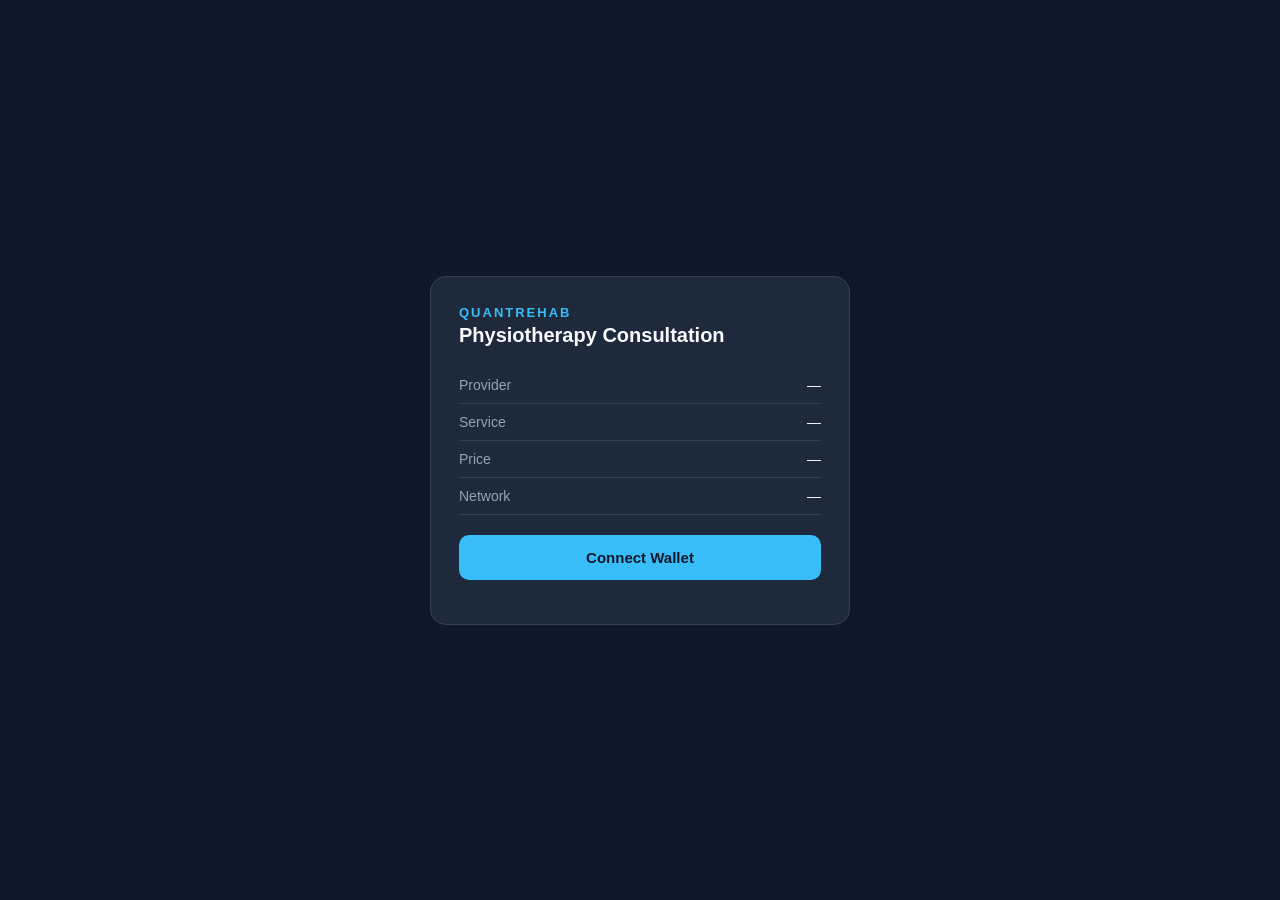
==== index.html @ dcfe7b92 "Add files via upload" ====
<!DOCTYPE html>
<html lang="en">
<head>
  <meta charset="UTF-8" />
  <meta name="viewport" content="width=device-width, initial-scale=1.0" />
  <title>QuantRehab — Payment</title>
  <link rel="stylesheet" href="style.css" />
</head>
<body>
  <div class="card">
    <div class="brand">QUANTREHAB</div>
    <div class="title">Physiotherapy Consultation</div>

    <div class="row">
      <span class="label">Provider</span>
      <span class="value" id="providerName">—</span>
    </div>
    <div class="row">
      <span class="label">Service</span>
      <span class="value" id="serviceName">—</span>
    </div>
    <div class="row">
      <span class="label">Price</span>
      <span class="value" id="priceValue">—</span>
    </div>
    <div class="row">
      <span class="label">Network</span>
      <span class="value" id="networkValue">—</span>
    </div>

    <div id="walletSection" class="hidden">
      <div class="row">
        <span class="label">Wallet</span>
        <span class="value" id="walletAddress">—</span>
      </div>
      <div class="row">
        <span class="label">USDC Balance</span>
        <span class="value" id="walletBalance">—</span>
      </div>
    </div>

    <button id="connectBtn">Connect Wallet</button>
    <button id="payBtn" class="hidden">Pay 5 USDC</button>

    <div id="status" class="status"></div>

    <div id="resultSection" class="hidden">
      <div class="row">
        <span class="label">Tx Hash</span>
        <span class="value" id="txHash">—</span>
      </div>
      <a id="txLink" href="#" target="_blank" rel="noopener">View on ArcScan →</a>
    </div>
  </div>

  <script type="module" src="app.js"></script>
</body>
</html>
---- style.css ----
* {
  box-sizing: border-box;
}

body {
  margin: 0;
  min-height: 100vh;
  display: flex;
  align-items: center;
  justify-content: center;
  background: #0f172a;
  font-family: -apple-system, BlinkMacSystemFont, "Segoe UI", Roboto, sans-serif;
  color: #e2e8f0;
  padding: 24px;
}

.card {
  width: 100%;
  max-width: 420px;
  background: #1e293b;
  border: 1px solid #334155;
  border-radius: 16px;
  padding: 28px;
}

.brand {
  font-size: 13px;
  letter-spacing: 2px;
  color: #38bdf8;
  font-weight: 700;
  margin-bottom: 4px;
}

.title {
  font-size: 20px;
  font-weight: 600;
  margin-bottom: 20px;
  color: #f8fafc;
}

.row {
  display: flex;
  justify-content: space-between;
  padding: 10px 0;
  border-bottom: 1px solid #334155;
  font-size: 14px;
}

.row .label {
  color: #94a3b8;
}

.row .value {
  color: #f1f5f9;
  font-weight: 500;
  text-align: right;
}

button {
  width: 100%;
  margin-top: 20px;
  padding: 14px;
  border: none;
  border-radius: 10px;
  font-size: 15px;
  font-weight: 600;
  cursor: pointer;
  background: #38bdf8;
  color: #0f172a;
  transition: opacity 0.15s;
}

button:disabled {
  opacity: 0.5;
  cursor: not-allowed;
}

button:hover:not(:disabled) {
  opacity: 0.9;
}

.secondary {
  background: transparent;
  border: 1px solid #475569;
  color: #e2e8f0;
}

.status {
  margin-top: 16px;
  font-size: 13px;
  color: #94a3b8;
  line-height: 1.5;
  white-space: pre-wrap;
  word-break: break-all;
}

.status.error {
  color: #f87171;
}

.status.success {
  color: #4ade80;
}

.hidden {
  display: none !important;
}

a {
  color: #38bdf8;
}
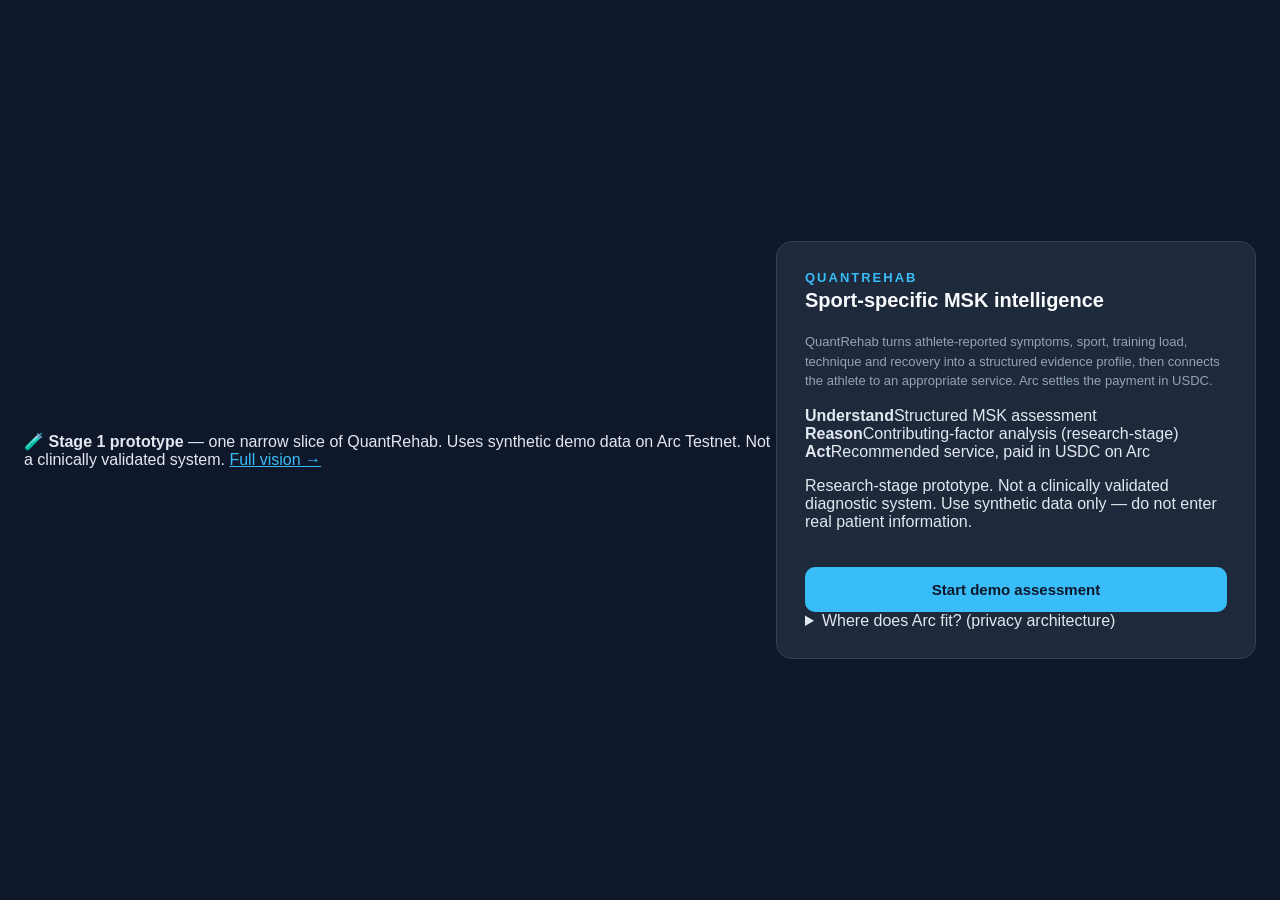
==== commit f700b86f: "Update index.html" ====
--- a/index.html
+++ b/index.html
@@ -3,56 +3,143 @@
 <head>
   <meta charset="UTF-8" />
   <meta name="viewport" content="width=device-width, initial-scale=1.0" />
-  <title>QuantRehab — Payment</title>
+  <title>QuantRehab × Arc — Prototype</title>
   <link rel="stylesheet" href="style.css" />
 </head>
 <body>
-  <div class="card">
-    <div class="brand">QUANTREHAB</div>
-    <div class="title">Physiotherapy Consultation</div>
-
-    <div class="row">
-      <span class="label">Provider</span>
-      <span class="value" id="providerName">—</span>
-    </div>
-    <div class="row">
-      <span class="label">Service</span>
-      <span class="value" id="serviceName">—</span>
-    </div>
-    <div class="row">
-      <span class="label">Price</span>
-      <span class="value" id="priceValue">—</span>
-    </div>
-    <div class="row">
-      <span class="label">Network</span>
-      <span class="value" id="networkValue">—</span>
-    </div>
-
-    <div id="walletSection" class="hidden">
-      <div class="row">
-        <span class="label">Wallet</span>
-        <span class="value" id="walletAddress">—</span>
-      </div>
-      <div class="row">
-        <span class="label">USDC Balance</span>
-        <span class="value" id="walletBalance">—</span>
-      </div>
-    </div>
-
-    <button id="connectBtn">Connect Wallet</button>
-    <button id="payBtn" class="hidden">Pay 5 USDC</button>
-
-    <div id="status" class="status"></div>
-
-    <div id="resultSection" class="hidden">
-      <div class="row">
-        <span class="label">Tx Hash</span>
-        <span class="value" id="txHash">—</span>
-      </div>
-      <a id="txLink" href="#" target="_blank" rel="noopener">View on ArcScan →</a>
-    </div>
+  <div class="proto-banner">
+    🧪 <strong>Stage 1 prototype</strong> — one narrow slice of QuantRehab. Uses synthetic demo data on Arc Testnet. Not a clinically validated system. <a href="https://github.com/swayamm05/swayamm05.github.io#readme">Full vision →</a>
   </div>
 
+  <div class="card wide">
+
+    <!-- 1. HOME -->
+    <section id="s-home" class="screen">
+      <div class="brand">QUANTREHAB</div>
+      <div class="title">Sport-specific MSK intelligence</div>
+      <p class="muted">QuantRehab turns athlete-reported symptoms, sport, training load, technique and recovery into a structured evidence profile, then connects the athlete to an appropriate service. Arc settles the payment in USDC.</p>
+      <div class="mini"><b>Understand</b><span>Structured MSK assessment</span></div>
+      <div class="mini"><b>Reason</b><span>Contributing-factor analysis (research-stage)</span></div>
+      <div class="mini"><b>Act</b><span>Recommended service, paid in USDC on Arc</span></div>
+      <p class="note">Research-stage prototype. Not a clinically validated diagnostic system. Use synthetic data only — do not enter real patient information.</p>
+      <button id="startBtn">Start demo assessment</button>
+      <details>
+        <summary>Where does Arc fit? (privacy architecture)</summary>
+        <div class="split">
+          <div><b>🔒 Off-chain</b><br>symptoms, history, pain scores, self-tests, QRCS / SERI / QRTI data. Never sent anywhere in this demo — it stays in your browser.</div>
+          <div><b>⛓️ Arc</b><br>USDC payment and settlement for the service. Later: provider payments, marketplace, agent-authorized transactions.</div>
+        </div>
+      </details>
+    </section>
+
+    <!-- 2. ASSESSMENT -->
+    <section id="s-assess" class="screen hidden">
+      <form id="form">
+        <div class="brand">STEP 1 · ASSESSMENT</div>
+        <div class="title">Structured MSK evidence</div>
+        <button type="button" id="demoFill" class="secondary">Fill with synthetic demo data</button>
+
+        <div class="section-title">Safety Screen</div>
+        <label class="checkbox"><input type="checkbox" name="flag_trauma" /> Sudden severe pain after a fall, collision, or accident</label>
+        <label class="checkbox"><input type="checkbox" name="flag_night" /> Pain that wakes you at night or doesn't ease with rest</label>
+        <label class="checkbox"><input type="checkbox" name="flag_neuro" /> Numbness, tingling, or weakness that is spreading</label>
+        <label class="checkbox"><input type="checkbox" name="flag_systemic" /> Unexplained fever, chills, or weight loss with the pain</label>
+        <label class="checkbox"><input type="checkbox" name="flag_saddle" /> Loss of bladder/bowel control, or groin numbness</label>
+
+        <div class="section-title">Symptoms</div>
+        <label>Body region
+          <select name="bodyRegion" required><option value="">Select...</option><option>Knee</option><option>Ankle / Foot</option><option>Hip</option><option>Lower back</option><option>Shoulder</option><option>Elbow / Wrist</option><option>Other</option></select>
+        </label>
+        <label>Onset
+          <select name="onset" required><option value="">Select...</option><option>Sudden</option><option>Gradual</option></select>
+        </label>
+        <label>Current pain (0–10)
+          <input type="range" name="painLevel" min="0" max="10" value="3" oninput="this.nextElementSibling.textContent=this.value" /><output>3</output>
+        </label>
+        <label>What makes it worse?<textarea name="aggravating" rows="2"></textarea></label>
+        <label>What makes it better?<textarea name="relieving" rows="2"></textarea></label>
+
+        <div class="section-title">Sport &amp; Load</div>
+        <label>Primary sport
+          <select name="sport" required><option value="">Select...</option><option>Running</option><option>Badminton</option><option>Football</option><option>Cricket</option><option>Basketball</option><option>Gym training</option><option>Other</option></select>
+        </label>
+        <label>Sessions per week<input type="number" name="frequency" min="0" max="14" /></label>
+        <label>Recent change in training load
+          <select name="loadChange"><option value="">Select...</option><option>Increased recently</option><option>Decreased recently</option><option>No real change</option></select>
+        </label>
+        <label>Recent technique/form change? (optional)<textarea name="technique" rows="2"></textarea></label>
+
+        <div class="section-title">Recovery &amp; History</div>
+        <label>Sleep (hours/night)<input type="number" name="sleep" min="0" max="14" step="0.5" /></label>
+        <label>Recovery quality
+          <select name="recovery"><option value="">Select...</option><option>Poor</option><option>Fair</option><option>Good</option></select>
+        </label>
+        <label>Relevant previous injury? (optional)<textarea name="previousInjury" rows="2"></textarea></label>
+
+        <button type="submit">See QuantRehab analysis →</button>
+      </form>
+    </section>
+
+    <!-- Red flag stop -->
+    <section id="s-redflag" class="screen hidden">
+      <div class="brand">QUANTREHAB</div>
+      <div class="title">Please see a healthcare professional</div>
+      <p class="muted">One or more answers should be checked by a qualified professional promptly rather than continuing with this self-assessment. This is a safety precaution, not a diagnosis.</p>
+      <button type="button" class="secondary" data-go="home">Back to start</button>
+    </section>
+
+    <!-- 3. INTELLIGENCE -->
+    <section id="s-intel" class="screen hidden">
+      <div class="brand">STEP 2 · QUANTREHAB INTELLIGENCE</div>
+      <div class="title">Evidence profile</div>
+      <div id="evidenceBox"></div>
+      <div class="section-title">Contributing-factor profile</div>
+      <div id="factorBox"></div>
+      <p class="note">Research-stage demo: a transparent rule-based mapping of your answers. No diagnosis and no probabilities are shown — the validated QRCS reasoning layer comes through the research phase.</p>
+      <div class="section-title">Recommended next step</div>
+      <div class="reco" id="recoText"></div>
+      <button id="toServiceBtn">View matched provider →</button>
+    </section>
+
+    <!-- 4. SERVICE + PAYMENT -->
+    <section id="s-pay" class="screen hidden">
+      <div class="brand">STEP 3 · SERVICE &amp; PAYMENT</div>
+      <div class="title">Provider &amp; USDC payment</div>
+      <p class="note">QuantRehab Service Agent (prototype) prepared this payment. It cannot spend anything — you authorize it in your own wallet.</p>
+      <div class="row"><span class="label">Provider</span><span class="value" id="providerName">—</span></div>
+      <div class="row"><span class="label">Service</span><span class="value" id="serviceName">—</span></div>
+      <div class="row"><span class="label">Price</span><span class="value" id="priceValue">—</span></div>
+      <div class="row"><span class="label">Network</span><span class="value" id="networkValue">—</span></div>
+      <p class="muted">Demo provider: a test wallet, not a real clinic.</p>
+      <div id="walletSection" class="hidden">
+        <div class="row"><span class="label">Wallet</span><span class="value" id="walletAddress">—</span></div>
+        <div class="row"><span class="label">USDC Balance</span><span class="value" id="walletBalance">—</span></div>
+      </div>
+      <button id="connectBtn">Connect Wallet</button>
+      <button id="payBtn" class="hidden">Pay 5 USDC</button>
+      <div id="status" class="status"></div>
+    </section>
+
+    <!-- 5. SETTLEMENT + FUTURE -->
+    <section id="s-done" class="screen hidden">
+      <div class="brand">STEP 4 · ARC SETTLEMENT</div>
+      <div class="title">Consultation booked ✓</div>
+      <div class="row"><span class="label">Amount</span><span class="value">5 USDC — confirmed</span></div>
+      <div class="row"><span class="label">Provider</span><span class="value" id="doneProvider">—</span></div>
+      <div class="row"><span class="label">Service</span><span class="value" id="doneService">—</span></div>
+      <div class="row"><span class="label">Tx Hash</span><span class="value" id="txHash">—</span></div>
+      <a id="txLink" href="#" target="_blank" rel="noopener">View on Arc explorer →</a>
+
+      <div class="section-title">What is real today</div>
+      <div class="mini"><b>Working prototype</b><span>Structured intake, USDC payment, on-chain confirmation on Arc Testnet</span></div>
+      <div class="mini"><b>Research-stage</b><span>Evidence → contributing-factor mapping (illustrative, not validated)</span></div>
+      <div class="mini"><b>Future</b><span>QRCS / SERI / QRTI recovery tracking, verified physiotherapist marketplace, agent-authorized payments, API</span></div>
+      <p class="note">Recovery tracking (pain, function, load, readiness, reassessment) is planned after consultation — not built yet.</p>
+      <button type="button" class="secondary" data-go="home">Back to start</button>
+    </section>
+
+  </div>
   <script type="module" src="app.js"></script>
 </body>
-</html>
+                 </html>
+  
--- a/style.css
+++ b/style.css
@@ -54,6 +54,10 @@
   color: #f1f5f9;
   font-weight: 500;
   text-align: right;
+  min-width: 0;
+  max-width: 65%;
+  overflow-wrap: anywhere;
+  word-break: break-word;
 }
 
 button {
@@ -109,3 +113,112 @@
 a {
   color: #38bdf8;
 }
+
+.card.wide {
+  max-width: 480px;
+}
+
+.muted {
+  color: #94a3b8;
+  font-size: 13px;
+  line-height: 1.5;
+  margin: 8px 0 16px;
+}
+
+.section-title {
+  font-size: 12px;
+  letter-spacing: 1px;
+  text-transform: uppercase;
+  color: #38bdf8;
+  font-weight: 700;
+  margin: 20px 0 10px;
+  border-top: 1px solid #334155;
+  padding-top: 16px;
+}
+
+.section-title:first-of-type {
+  border-top: none;
+  padding-top: 0;
+}
+
+form label {
+  display: block;
+  font-size: 13px;
+  color: #cbd5e1;
+  margin-bottom: 12px;
+}
+
+form input[type="number"],
+form input[type="text"],
+form select,
+form textarea {
+  width: 100%;
+  margin-top: 6px;
+  padding: 10px;
+  border-radius: 8px;
+  border: 1px solid #475569;
+  background: #0f172a;
+  color: #f1f5f9;
+  font-size: 14px;
+  font-family: inherit;
+}
+
+form textarea {
+  resize: vertical;
+}
+
+form input[type="range"] {
+  width: 100%;
+  margin-top: 8px;
+}
+
+form output {
+  display: inline-block;
+  margin-top: 4px;
+  font-weight: 600;
+  color: #38bdf8;
+}
+
+.checkbox {
+  display: flex;
+  align-items: flex-start;
+  gap: 8px;
+  font-size: 13px;
+  color: #cbd5e1;
+  margin-bottom: 10px;
+}
+
+.checkbox input {
+  margin-top: 3px;
+}
+
+.assessment-link {
+  display: block;
+  margin-top: 12px;
+  text-align: center;
+  font-weight: 600;
+}
+
+.summary {
+  margin-top: 8px;
+}
+
+.summary .row {
+  display: flex;
+  justify-content: space-between;
+  gap: 12px;
+  padding: 8px 0;
+  border-bottom: 1px solid #334155;
+  font-size: 13px;
+}
+
+.summary .label {
+  color: #94a3b8;
+  flex-shrink: 0;
+}
+
+.summary .value {
+  color: #f1f5f9;
+  text-align: right;
+    }
+  
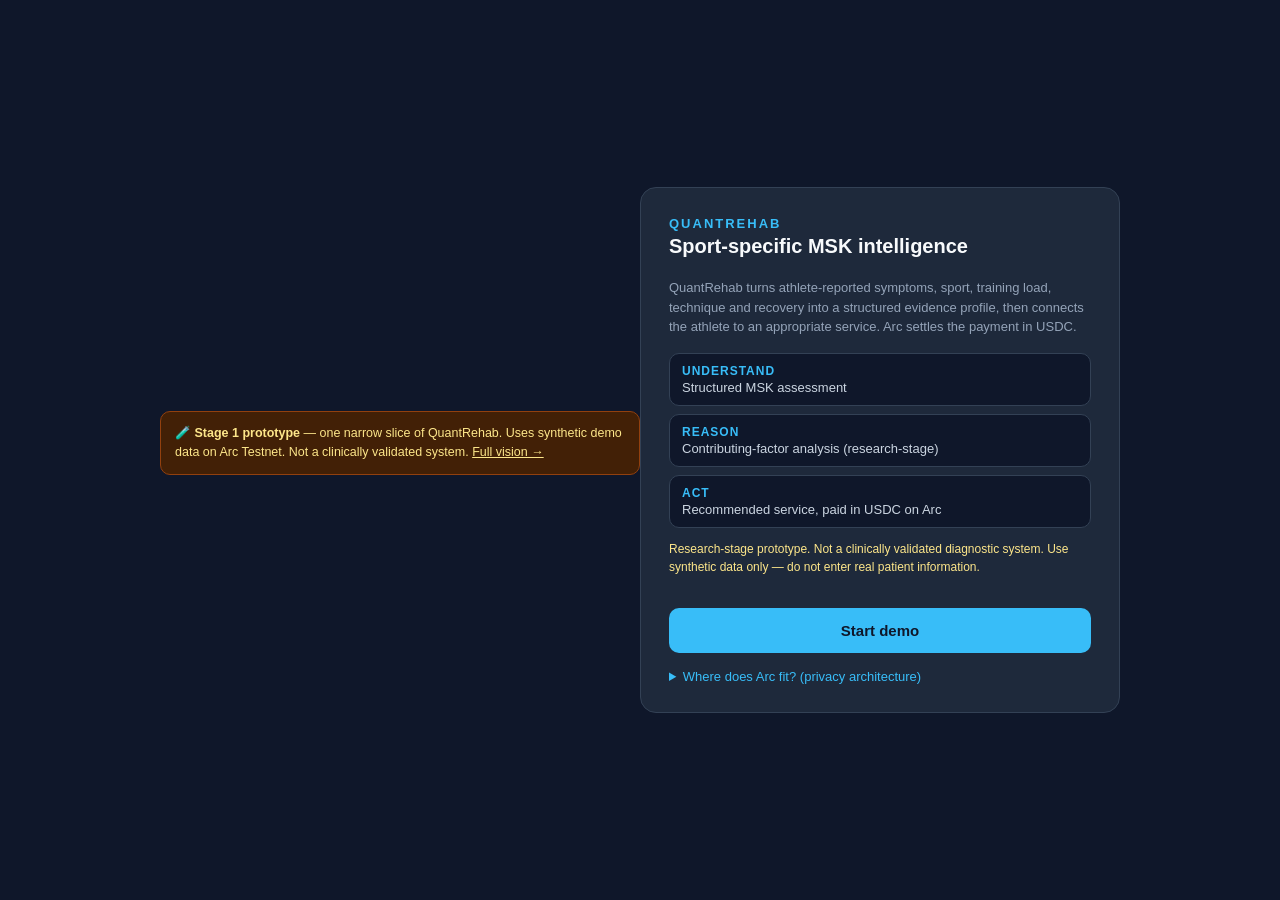
==== commit 35619bc3: "Update steps and button labels in index.html" ====
--- a/index.html
+++ b/index.html
@@ -8,7 +8,7 @@
 </head>
 <body>
   <div class="proto-banner">
-    🧪 <strong>Stage 1 prototype</strong> — one narrow slice of QuantRehab. Uses synthetic demo data on Arc Testnet. Not a clinically validated system. <a href="https://github.com/swayamm05/swayamm05.github.io#readme">Full vision →</a>
+    🧪 <strong>Stage 1 prototype</strong> — one narrow slice of QuantRehab. Uses synthetic demo data on Arc Testnet. Not a clinically validated system. <a href="#" id="visionLink">Full vision →</a>
   </div>
 
   <div class="card wide">
@@ -22,7 +22,7 @@
       <div class="mini"><b>Reason</b><span>Contributing-factor analysis (research-stage)</span></div>
       <div class="mini"><b>Act</b><span>Recommended service, paid in USDC on Arc</span></div>
       <p class="note">Research-stage prototype. Not a clinically validated diagnostic system. Use synthetic data only — do not enter real patient information.</p>
-      <button id="startBtn">Start demo assessment</button>
+      <button id="startBtn">Start demo</button>
       <details>
         <summary>Where does Arc fit? (privacy architecture)</summary>
         <div class="split">
@@ -35,7 +35,7 @@
     <!-- 2. ASSESSMENT -->
     <section id="s-assess" class="screen hidden">
       <form id="form">
-        <div class="brand">STEP 1 · ASSESSMENT</div>
+        <div class="brand">STEP 2 · ASSESSMENT</div>
         <div class="title">Structured MSK evidence</div>
         <button type="button" id="demoFill" class="secondary">Fill with synthetic demo data</button>
 
@@ -90,7 +90,7 @@
 
     <!-- 3. INTELLIGENCE -->
     <section id="s-intel" class="screen hidden">
-      <div class="brand">STEP 2 · QUANTREHAB INTELLIGENCE</div>
+      <div class="brand">STEP 3 · QUANTREHAB INTELLIGENCE</div>
       <div class="title">Evidence profile</div>
       <div id="evidenceBox"></div>
       <div class="section-title">Contributing-factor profile</div>
@@ -98,12 +98,12 @@
       <p class="note">Research-stage demo: a transparent rule-based mapping of your answers. No diagnosis and no probabilities are shown — the validated QRCS reasoning layer comes through the research phase.</p>
       <div class="section-title">Recommended next step</div>
       <div class="reco" id="recoText"></div>
-      <button id="toServiceBtn">View matched provider →</button>
+      <button id="nextBtn">What's next →</button>
     </section>
 
     <!-- 4. SERVICE + PAYMENT -->
     <section id="s-pay" class="screen hidden">
-      <div class="brand">STEP 3 · SERVICE &amp; PAYMENT</div>
+      <div class="brand">STEP 1 · SERVICE &amp; PAYMENT</div>
       <div class="title">Provider &amp; USDC payment</div>
       <p class="note">QuantRehab Service Agent (prototype) prepared this payment. It cannot spend anything — you authorize it in your own wallet.</p>
       <div class="row"><span class="label">Provider</span><span class="value" id="providerName">—</span></div>
@@ -120,26 +120,46 @@
       <div id="status" class="status"></div>
     </section>
 
-    <!-- 5. SETTLEMENT + FUTURE -->
+    <!-- TRANSACTION PAGE -->
     <section id="s-done" class="screen hidden">
-      <div class="brand">STEP 4 · ARC SETTLEMENT</div>
-      <div class="title">Consultation booked ✓</div>
-      <div class="row"><span class="label">Amount</span><span class="value">5 USDC — confirmed</span></div>
+      <div class="brand">STEP 1 · ARC SETTLEMENT</div>
+      <div class="title">Payment confirmed ✓</div>
+      <div class="row"><span class="label">Amount</span><span class="value">5 USDC</span></div>
       <div class="row"><span class="label">Provider</span><span class="value" id="doneProvider">—</span></div>
       <div class="row"><span class="label">Service</span><span class="value" id="doneService">—</span></div>
+      <div class="row"><span class="label">Network</span><span class="value">Arc Testnet</span></div>
       <div class="row"><span class="label">Tx Hash</span><span class="value" id="txHash">—</span></div>
       <a id="txLink" href="#" target="_blank" rel="noopener">View on Arc explorer →</a>
+      <button id="toAssessBtn">Continue to assessment →</button>
+    </section>
 
+    <!-- FUTURE -->
+    <section id="s-future" class="screen hidden">
+      <div class="brand">STEP 4 · WHAT'S NEXT</div>
+      <div class="title">Recovery &amp; roadmap</div>
+      <p class="muted">After the consultation, QuantRehab would track pain, function, training load, readiness and reassessment over time. That tracking is planned, not built yet.</p>
       <div class="section-title">What is real today</div>
-      <div class="mini"><b>Working prototype</b><span>Structured intake, USDC payment, on-chain confirmation on Arc Testnet</span></div>
-      <div class="mini"><b>Research-stage</b><span>Evidence → contributing-factor mapping (illustrative, not validated)</span></div>
+      <div class="mini"><b>Working prototype</b><span>USDC payment confirmed on Arc Testnet, then structured intake</span></div>
+      <div class="mini"><b>Research-stage</b><span>Evidence to contributing-factor mapping (illustrative, not validated)</span></div>
       <div class="mini"><b>Future</b><span>QRCS / SERI / QRTI recovery tracking, verified physiotherapist marketplace, agent-authorized payments, API</span></div>
-      <p class="note">Recovery tracking (pain, function, load, readiness, reassessment) is planned after consultation — not built yet.</p>
       <button type="button" class="secondary" data-go="home">Back to start</button>
+    </section>
+
+    <!-- VISION -->
+    <section id="s-vision" class="screen hidden">
+      <div class="brand">QUANTREHAB</div>
+      <div class="title">Full vision</div>
+      <p class="muted">A sport-specific MSK intelligence platform: structured evidence acquisition, then source-traceable probabilistic reasoning, then a route to professional care and longitudinal recovery tracking. This demo is a small slice of it.</p>
+      <div class="mini"><b>Stage 1 · Validation</b><span>Structured assessment, QRCS / SERI / QRTI, physiotherapist agreement study</span></div>
+      <div class="mini"><b>Stage 2 · Distribution</b><span>Athlete app, physiotherapists, academies, clubs, corporate sports programs</span></div>
+      <div class="mini"><b>Stage 3 · Ecosystem</b><span>Provider marketplace, bookings, events, dashboards, API</span></div>
+      <div class="mini"><b>Stage 4 · Economic network</b><span>USDC settlement, agent-authorized purchases, credentials, reputation</span></div>
+      <p class="note">Health data stays off-chain. Arc is the settlement layer. No clinical validation is claimed yet.</p>
+      <button type="button" id="visionBack" class="secondary">← Back</button>
     </section>
 
   </div>
   <script type="module" src="app.js"></script>
 </body>
-                 </html>
-  
+                                  </html>
+      
--- a/style.css
+++ b/style.css
@@ -114,6 +114,24 @@
   color: #38bdf8;
 }
 
+.proto-banner {
+  max-width: 480px;
+  width: 100%;
+  background: #422006;
+  border: 1px solid #92400e;
+  color: #fde68a;
+  font-size: 12.5px;
+  line-height: 1.5;
+  padding: 12px 14px;
+  border-radius: 10px;
+  margin-bottom: 14px;
+}
+
+.proto-banner a {
+  color: #fde68a;
+  text-decoration: underline;
+}
+
 .card.wide {
   max-width: 480px;
 }
@@ -220,5 +238,68 @@
 .summary .value {
   color: #f1f5f9;
   text-align: right;
-    }
+}
+
+.mini {
+  background: #0f172a;
+  border: 1px solid #334155;
+  border-radius: 10px;
+  padding: 10px 12px;
+  margin-bottom: 8px;
+  font-size: 13px;
+}
+
+.mini b {
+  display: block;
+  color: #38bdf8;
+  font-size: 12px;
+  letter-spacing: 1px;
+  text-transform: uppercase;
+  margin-bottom: 2px;
+}
+
+.mini span {
+  color: #cbd5e1;
+}
+
+.note {
+  font-size: 12px;
+  color: #fde68a;
+  line-height: 1.5;
+  margin: 12px 0;
+}
+
+.reco {
+  background: #0f172a;
+  border: 1px solid #38bdf8;
+  border-radius: 10px;
+  padding: 12px;
+  font-weight: 600;
+  color: #f8fafc;
+}
+
+details {
+  margin-top: 16px;
+  font-size: 13px;
+  color: #cbd5e1;
+}
+
+details summary {
+  cursor: pointer;
+  color: #38bdf8;
+}
+
+.split {
+  display: grid;
+  gap: 8px;
+  margin-top: 10px;
+}
+
+.split div {
+  background: #0f172a;
+  border: 1px solid #334155;
+  border-radius: 10px;
+  padding: 10px 12px;
+  line-height: 1.5;
+  }
   
